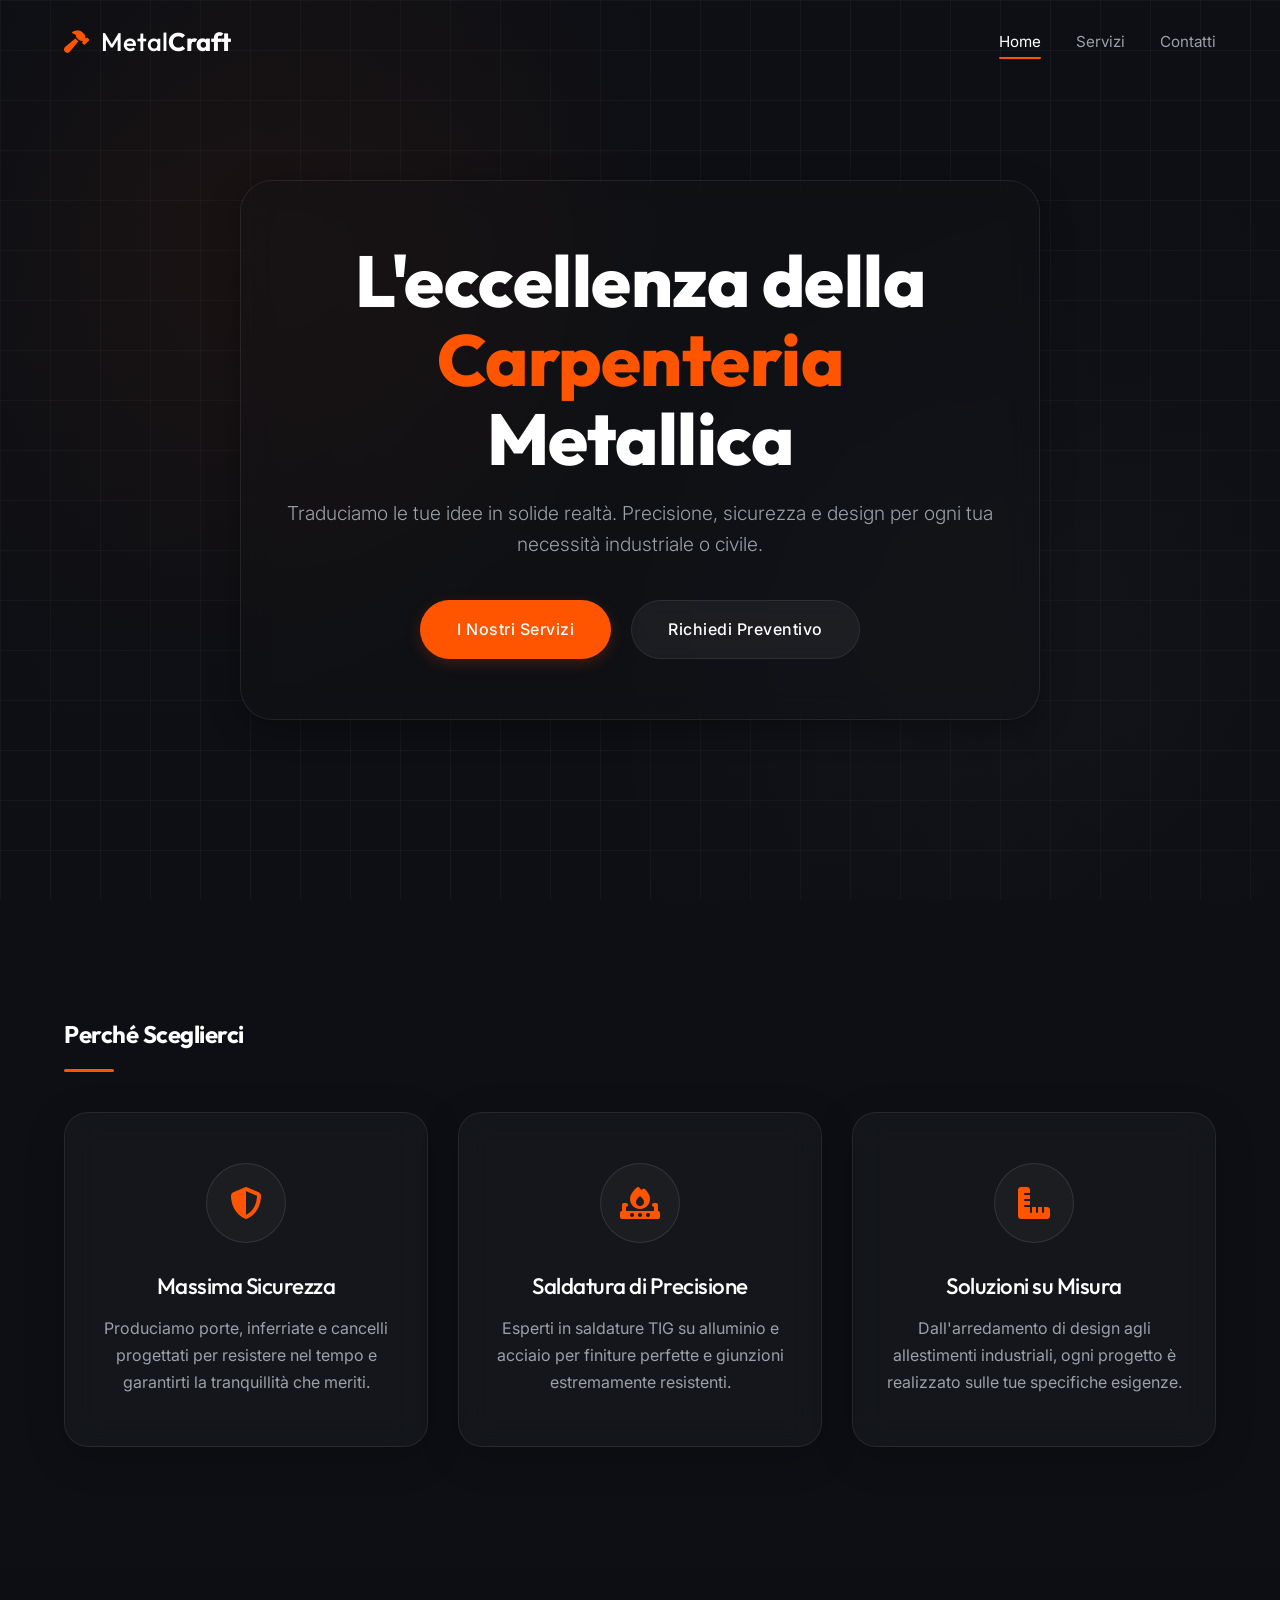
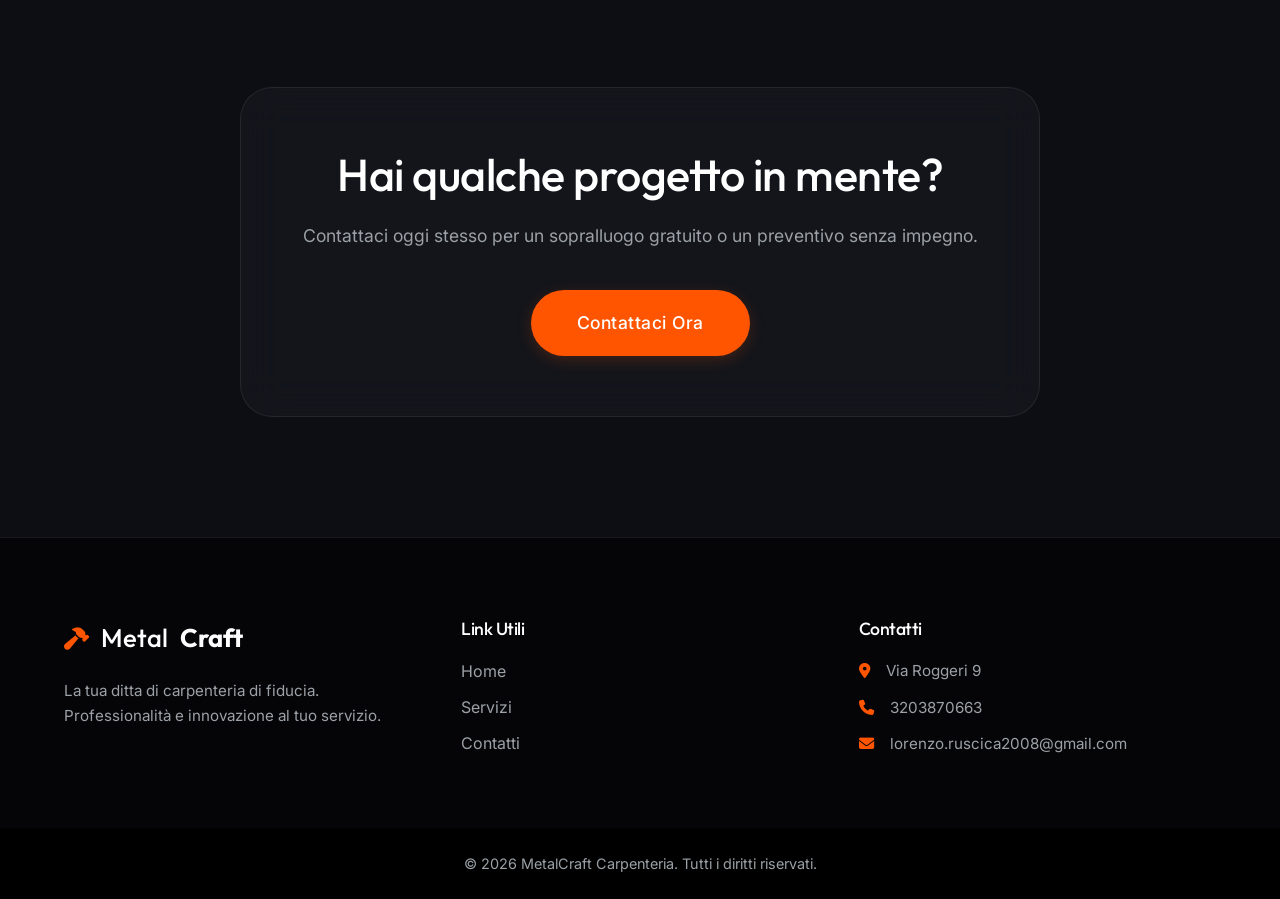
==== index.html @ d33a4566 "Add files via upload" ====
<!DOCTYPE html>
<html lang="it">
<head>
    <meta charset="UTF-8">
    <meta name="viewport" content="width=device-width, initial-scale=1.0">
    <title>Carpenteria Metallica | Qualità e Precisione</title>
    <meta name="description" content="Carpenteria metallica professionale. Realizzazione arredamenti, inferriate, scale e saldature TIG suacciaio e alluminio.">
    <link href="https://fonts.googleapis.com/css2?family=Inter:wght@300;400;500;600&family=Outfit:wght@400;700;800&display=swap" rel="stylesheet">
    <link rel="stylesheet" href="css/style.css">
    <!-- FontAwesome for Icons -->
    <link rel="stylesheet" href="https://cdnjs.cloudflare.com/ajax/libs/font-awesome/6.4.0/css/all.min.css">
</head>
<body>
    <nav class="navbar">
        <div class="nav-container">
            <a href="index.html" class="logo">
                <i class="fa-solid fa-hammer"></i> 
                <span>Metal<strong>Craft</strong></span>
            </a>
            <div class="menu-toggle" id="mobile-menu">
                <span class="bar"></span>
                <span class="bar"></span>
                <span class="bar"></span>
            </div>
            <ul class="nav-menu">
                <li><a href="index.html" class="nav-link active">Home</a></li>
                <li><a href="servizi.html" class="nav-link">Servizi</a></li>
                <li><a href="contatti.html" class="nav-link">Contatti</a></li>
            </ul>
        </div>
    </nav>

    <header class="hero">
        <div class="hero-overlay"></div>
        <div class="hero-content fade-in-up">
            <h1>L'eccellenza della <span class="highlight">Carpenteria</span> Metallica</h1>
            <p>Traduciamo le tue idee in solide realtà. Precisione, sicurezza e design per ogni tua necessità industriale o civile.</p>
            <div class="hero-buttons">
                <a href="servizi.html" class="btn btn-primary">I Nostri Servizi</a>
                <a href="contatti.html" class="btn btn-secondary">Richiedi Preventivo</a>
            </div>
        </div>
    </header>

    <section class="features">
        <div class="container section-padding">
            <div class="section-title fade-in-up">
                <h2>Perché Sceglierci</h2>
                <div class="underline"></div>
            </div>
            <div class="grid-3">
                <div class="feature-card slide-up" style="--delay: 0.1s">
                    <div class="icon-wrapper"><i class="fa-solid fa-shield-halved"></i></div>
                    <h3>Massima Sicurezza</h3>
                    <p>Produciamo porte, inferriate e cancelli progettati per resistere nel tempo e garantirti la tranquillità che meriti.</p>
                </div>
                <div class="feature-card slide-up" style="--delay: 0.2s">
                    <div class="icon-wrapper"><i class="fa-solid fa-fire-burner"></i></div>
                    <h3>Saldatura di Precisione</h3>
                    <p>Esperti in saldature TIG su alluminio e acciaio per finiture perfette e giunzioni estremamente resistenti.</p>
                </div>
                <div class="feature-card slide-up" style="--delay: 0.3s">
                    <div class="icon-wrapper"><i class="fa-solid fa-ruler-combined"></i></div>
                    <h3>Soluzioni su Misura</h3>
                    <p>Dall'arredamento di design agli allestimenti industriali, ogni progetto è realizzato sulle tue specifiche esigenze.</p>
                </div>
            </div>
        </div>
    </section>

    <section class="cta-section">
        <div class="container cta-content fade-in-up">
            <h2>Hai qualche progetto in mente?</h2>
            <p>Contattaci oggi stesso per un sopralluogo gratuito o un preventivo senza impegno.</p>
            <a href="contatti.html" class="btn btn-primary btn-large">Contattaci Ora</a>
        </div>
    </section>

    <footer>
        <div class="container footer-content">
            <div class="footer-col">
                <a href="index.html" class="logo"><i class="fa-solid fa-hammer"></i> Metal<strong>Craft</strong></a>
                <p>La tua ditta di carpenteria di fiducia. Professionalità e innovazione al tuo servizio.</p>
            </div>
            <div class="footer-col">
                <h4>Link Utili</h4>
                <ul>
                    <li><a href="index.html">Home</a></li>
                    <li><a href="servizi.html">Servizi</a></li>
                    <li><a href="contatti.html">Contatti</a></li>
                </ul>
            </div>
            <div class="footer-col">
                <h4>Contatti</h4>
                <p><i class="fa-solid fa-location-dot"></i> Via Roggeri 9</p>
                <p><i class="fa-solid fa-phone"></i> 3203870663</p>
                <p><i class="fa-solid fa-envelope"></i> lorenzo.ruscica2008@gmail.com</p>
            </div>
        </div>
        <div class="footer-bottom">
            <p>&copy; 2026 MetalCraft Carpenteria. Tutti i diritti riservati.</p>
        </div>
    </footer>

    <script src="js/main.js"></script>
</body>
</html>
---- css/style.css ----
:root {
    --primary: #ff5500;
    --primary-light: #ff7733;
    --background: #0d0f14;
    --surface: rgba(255, 255, 255, 0.03);
    --surface-hover: rgba(255, 255, 255, 0.06);
    --border: rgba(255, 255, 255, 0.08);
    --border-highlight: rgba(255, 85, 0, 0.3);
    --text: #ffffff;
    --text-muted: #9ba1a6;
    --nav-height: 85px;
    
    --radius-sm: 12px;
    --radius-md: 24px;
    --radius-lg: 32px;
    --radius-pill: 100px;
    
    --shadow-glass: 0 8px 32px rgba(0, 0, 0, 0.3);
    --shadow-soft: 0 10px 40px rgba(0, 0, 0, 0.2);
    --shadow-hover: 0 20px 50px rgba(0, 0, 0, 0.4);
    
    --transition-fast: 0.3s cubic-bezier(0.25, 0.8, 0.25, 1);
    --transition-slow: 0.6s cubic-bezier(0.25, 1, 0.5, 1);
}

* {
    margin: 0;
    padding: 0;
    box-sizing: border-box;
    -webkit-font-smoothing: antialiased;
}

html, body {
    font-family: 'Inter', sans-serif;
    background-color: var(--background);
    color: var(--text);
    line-height: 1.6;
    overflow-x: hidden;
}

body {
    background-image: radial-gradient(circle at top right, rgba(255, 85, 0, 0.05), transparent 40%),
                      radial-gradient(circle at bottom left, rgba(255, 255, 255, 0.02), transparent 40%);
    background-attachment: fixed;
}

/* Custom Scrollbar */
::-webkit-scrollbar {
    width: 8px;
}
::-webkit-scrollbar-track {
    background: var(--background);
}
::-webkit-scrollbar-thumb {
    background: rgba(255, 255, 255, 0.2);
    border-radius: var(--radius-pill);
}
::-webkit-scrollbar-thumb:hover {
    background: rgba(255, 255, 255, 0.4);
}

h1, h2, h3, h4, h5, h6 {
    font-family: 'Outfit', sans-serif;
    font-weight: 700;
    line-height: 1.2;
    letter-spacing: -0.5px;
}

a {
    text-decoration: none;
    color: inherit;
}

ul {
    list-style: none;
}

img {
    max-width: 100%;
    height: auto;
    display: block;
}

/* Layout Classes */
.container {
    width: 90%;
    max-width: 1200px;
    margin: 0 auto;
}

.section-padding {
    padding: 120px 0;
}

.text-center { text-align: center; }
.highlight { color: var(--primary); }
.bg-darker { background-color: #080a0d !important; }
.d-flex { display: flex; }
.wrap { flex-wrap: wrap; }
.justify-between { justify-content: space-between; }
.align-start { align-items: flex-start; }
.col-4 { width: 35%; }
.col-7 { width: 60%; }

.underline {
    height: 3px;
    width: 50px;
    background: var(--primary);
    margin: 20px 0 40px;
    border-radius: var(--radius-pill);
    position: relative;
}

/* Glassmorphism Buttons */
.btn {
    display: inline-block;
    padding: 16px 36px;
    border-radius: var(--radius-pill);
    font-weight: 500;
    font-size: 1rem;
    letter-spacing: 0.5px;
    transition: var(--transition-fast);
    cursor: pointer;
    backdrop-filter: blur(10px);
    border: 1px solid transparent;
}

.btn-primary {
    background: var(--primary);
    color: #fff;
    box-shadow: 0 4px 15px rgba(255, 85, 0, 0.2);
}

.btn-primary:hover {
    background: var(--primary-light);
    transform: translateY(-3px);
    box-shadow: 0 8px 25px rgba(255, 85, 0, 0.3);
}

.btn-secondary {
    background: rgba(255, 255, 255, 0.05);
    color: var(--text);
    border: 1px solid var(--border);
}

.btn-secondary:hover {
    background: rgba(255, 255, 255, 0.1);
    border-color: rgba(255, 255, 255, 0.2);
    transform: translateY(-3px);
}

.btn-large {
    padding: 18px 45px;
    font-size: 1.1rem;
}

.btn-submit {
    width: 100%;
    background: var(--primary);
    color: #fff;
    border: none;
    margin-top: 15px;
}

/* Navbar (Glassmorphism) */
.navbar {
    position: fixed;
    top: 0;
    left: 0;
    width: 100%;
    height: var(--nav-height);
    z-index: 1000;
    transition: var(--transition-slow);
    background: rgba(13, 15, 20, 0);
    border-bottom: 1px solid transparent;
}

.navbar.scrolled, .navbar.solid-bg {
    background: rgba(13, 15, 20, 0.75);
    backdrop-filter: blur(20px);
    -webkit-backdrop-filter: blur(20px);
    border-bottom: 1px solid var(--border);
    box-shadow: var(--shadow-glass);
}

.nav-container {
    display: flex;
    justify-content: space-between;
    align-items: center;
    height: 100%;
    width: 90%;
    max-width: 1200px;
    margin: 0 auto;
}

.logo {
    font-size: 1.6rem;
    font-family: 'Outfit', sans-serif;
    color: var(--text);
    display: flex;
    align-items: center;
    gap: 12px;
    font-weight: 500;
}

.logo i {
    color: var(--primary);
    font-size: 1.4rem;
}

.nav-menu {
    display: flex;
    gap: 35px;
}

.nav-link {
    font-size: 0.95rem;
    font-weight: 400;
    color: var(--text-muted);
    transition: var(--transition-fast);
    padding: 8px 0;
    position: relative;
}

.nav-link:hover, .nav-link.active {
    color: var(--text);
}

.nav-link::after {
    content: '';
    position: absolute;
    bottom: 0;
    left: 0;
    width: 0;
    height: 2px;
    background: var(--primary);
    transition: width 0.3s ease;
    border-radius: 2px;
}

.nav-link:hover::after, .nav-link.active::after {
    width: 100%;
}

.menu-toggle {
    display: none;
    flex-direction: column;
    cursor: pointer;
    gap: 5px;
    z-index: 1001;
}

.menu-toggle .bar {
    width: 25px;
    height: 2px;
    background: var(--text);
    transition: var(--transition-fast);
    border-radius: 2px;
}

/* Hero Section */
.hero {
    height: 100vh;
    background-color: #0d0f14;
    background-image: 
        linear-gradient(rgba(255, 255, 255, 0.03) 1px, transparent 1px),
        linear-gradient(90deg, rgba(255, 255, 255, 0.03) 1px, transparent 1px),
        radial-gradient(circle at 50% 50%, rgba(13, 15, 20, 0) 0%, #0d0f14 100%),
        radial-gradient(circle at 10% 20%, rgba(255, 85, 0, 0.15) 0%, transparent 40%),
        radial-gradient(circle at 90% 80%, rgba(255, 255, 255, 0.05) 0%, transparent 40%);
    background-size: 50px 50px, 50px 50px, 100% 100%, 100% 100%, 100% 100%;
    position: relative;
    display: flex;
    align-items: center;
    justify-content: center;
    text-align: center;
    animation: gridMove 20s linear infinite;
}

@keyframes gridMove {
    0% { background-position: 0 0, 0 0, 0 0, 0 0, 0 0; }
    100% { background-position: 50px 50px, 50px 50px, 0 0, 0 0, 0 0; }
}

.hero-overlay {
    position: absolute;
    top: 0;
    left: 0;
    width: 100%;
    height: 100%;
    background: transparent;
}

.hero-content {
    position: relative;
    z-index: 2;
    max-width: 800px;
    padding: 0 20px;
    background: rgba(20, 20, 25, 0.3);
    backdrop-filter: blur(15px);
    -webkit-backdrop-filter: blur(15px);
    border: 1px solid var(--border);
    border-radius: var(--radius-lg);
    padding: 60px 40px;
    box-shadow: var(--shadow-glass);
}

.hero h1 {
    font-size: 4.5rem;
    margin-bottom: 20px;
    line-height: 1.1;
    color: #fff;
    font-weight: 800;
}

.hero p {
    font-size: 1.2rem;
    margin-bottom: 40px;
    color: var(--text-muted);
    font-weight: 300;
}

.hero-buttons {
    display: flex;
    justify-content: center;
    gap: 20px;
}

/* Page Headers */
.page-header {
    height: 45vh;
    min-height: 350px;
    position: relative;
    display: flex;
    align-items: center;
    justify-content: center;
    text-align: center;
    padding-top: var(--nav-height);
}

.bg-services {
    background-color: #0d0f14;
    background-image: 
        radial-gradient(circle at 80% 20%, rgba(255, 85, 0, 0.1) 0%, transparent 60%),
        repeating-linear-gradient(45deg, rgba(255,255,255,0.01) 0px, rgba(255,255,255,0.01) 2px, transparent 2px, transparent 15px);
}

.bg-contact {
    background-color: #0d0f14;
    background-image: 
        radial-gradient(circle at 20% 80%, rgba(255, 85, 0, 0.1) 0%, transparent 60%),
        repeating-linear-gradient(-45deg, rgba(255,255,255,0.01) 0px, rgba(255,255,255,0.01) 2px, transparent 2px, transparent 15px);
}

.page-overlay {
    position: absolute;
    top: 0; left: 0; width: 100%; height: 100%;
    background: linear-gradient(180deg, transparent 0%, rgba(13, 15, 20, 0.8) 100%);
}

.page-content {
    position: relative;
    z-index: 2;
    background: rgba(255, 255, 255, 0.05);
    padding: 30px 60px;
    border-radius: var(--radius-md);
    border: 1px solid var(--border);
    backdrop-filter: blur(12px);
}

.page-content h1 {
    font-size: 3.5rem;
    color: #fff;
    margin-bottom: 5px;
}

/* Features Glass Grid */
.grid-3 {
    display: grid;
    grid-template-columns: repeat(3, 1fr);
    gap: 30px;
}

.feature-card {
    background: var(--surface);
    backdrop-filter: blur(16px);
    -webkit-backdrop-filter: blur(16px);
    padding: 50px 30px;
    border-radius: var(--radius-md);
    text-align: center;
    transition: var(--transition-slow);
    border: 1px solid var(--border);
    box-shadow: var(--shadow-soft);
}

.feature-card:hover {
    transform: translateY(-8px);
    background: var(--surface-hover);
    border-color: rgba(255, 255, 255, 0.15);
    box-shadow: var(--shadow-hover);
}

.icon-wrapper {
    width: 80px;
    height: 80px;
    background: rgba(255, 255, 255, 0.03);
    border: 1px solid rgba(255, 255, 255, 0.1);
    color: var(--primary);
    border-radius: var(--radius-pill);
    display: flex;
    align-items: center;
    justify-content: center;
    font-size: 2rem;
    margin: 0 auto 30px;
    transition: var(--transition-fast);
}

.feature-card:hover .icon-wrapper {
    background: var(--primary);
    color: #fff;
    border-color: var(--primary);
    transform: scale(1.05);
}

.feature-card h3 {
    font-size: 1.4rem;
    margin-bottom: 15px;
    font-weight: 500;
}

.feature-card p {
    color: var(--text-muted);
    font-size: 1rem;
    line-height: 1.7;
}

/* CTA Section */
.cta-section {
    position: relative;
    background: url('../immagini/Saldature_a_TIG_su_acciaio.webp') center/cover fixed;
    padding: 120px 0;
    text-align: center;
}

.cta-section::before {
    content: '';
    position: absolute;
    top: 0; left: 0; width: 100%; height: 100%;
    background: rgba(13, 15, 20, 0.85);
    backdrop-filter: blur(10px);
}

.cta-content {
    position: relative;
    z-index: 2;
    background: rgba(255, 255, 255, 0.03);
    border: 1px solid var(--border);
    padding: 60px;
    border-radius: var(--radius-lg);
    backdrop-filter: blur(20px);
    max-width: 800px;
    margin: 0 auto;
}

.cta-content h2 {
    font-size: 2.8rem;
    margin-bottom: 20px;
    font-weight: 500;
}

.cta-content p {
    font-size: 1.1rem;
    margin-bottom: 40px;
    color: var(--text-muted);
}

/* Services Page specific */
.services-archive {
    padding: 80px 0;
}

.service-category {
    margin-bottom: 100px;
}

.service-header {
    text-align: center;
    margin-bottom: 50px;
}

.service-header h2 {
    font-size: 2.5rem;
    color: #fff;
    font-weight: 500;
}

.service-header p {
    font-size: 1.1rem;
    color: var(--text-muted);
    max-width: 700px;
    margin: 15px auto 0;
}

.gallery-grid {
    display: grid;
    grid-template-columns: repeat(auto-fill, minmax(280px, 1fr));
    gap: 24px;
}

.gallery-item {
    border-radius: var(--radius-sm);
    overflow: hidden;
    cursor: pointer;
    position: relative;
    background: rgba(255,255,255,0.02);
    border: 1px solid var(--border);
    transition: var(--transition-fast);
}

.gallery-item:hover {
    border-color: rgba(255, 255, 255, 0.15);
    transform: translateY(-5px);
    box-shadow: var(--shadow-soft);
}

.image-wrapper {
    position: relative;
    width: 100%;
    padding-top: 75%;
    overflow: hidden;
}

.gallery-img {
    position: absolute;
    top: 0; left: 0; width: 100%; height: 100%;
    object-fit: cover;
    transition: transform 0.6s cubic-bezier(0.25, 0.8, 0.25, 1);
}

.gallery-item:hover .gallery-img {
    transform: scale(1.08);
}

.image-overlay {
    position: absolute;
    top: 0; left: 0; width: 100%; height: 100%;
    background: rgba(13, 15, 20, 0.6);
    backdrop-filter: blur(4px);
    display: flex;
    align-items: center;
    justify-content: center;
    opacity: 0;
    transition: var(--transition-fast);
}

.image-overlay i {
    color: #fff;
    font-size: 2rem;
    transform: translateY(15px);
    transition: transform 0.4s ease;
}

.gallery-item:hover .image-overlay {
    opacity: 1;
}

.gallery-item:hover .image-overlay i {
    transform: translateY(0);
}

/* Lightbox Modal (Glass) */
.modal {
    position: fixed;
    top: 0; left: 0; width: 100%; height: 100%;
    background: rgba(0, 0, 0, 0.8);
    backdrop-filter: blur(15px);
    -webkit-backdrop-filter: blur(15px);
    z-index: 2000;
    display: none;
    align-items: center;
    justify-content: center;
    flex-direction: column;
    opacity: 0;
    transition: opacity 0.3s ease;
}

.modal.visible {
    display: flex;
    opacity: 1;
}

.modal-content {
    max-width: 85%;
    max-height: 80vh;
    border-radius: var(--radius-sm);
    box-shadow: var(--shadow-hover);
    border: 1px solid var(--border);
    transform: translateY(20px);
    transition: transform 0.4s cubic-bezier(0.25, 0.8, 0.25, 1);
}

.modal.visible .modal-content {
    transform: translateY(0);
}

#caption {
    margin-top: 20px;
    color: #fff;
    font-size: 1.1rem;
    font-weight: 300;
    letter-spacing: 0.5px;
}

.close-modal {
    position: absolute;
    top: 30px;
    right: 40px;
    color: #fff;
    font-size: 40px;
    cursor: pointer;
    transition: var(--transition-fast);
    z-index: 2001;
    font-weight: 300;
}

.close-modal:hover {
    color: var(--primary);
    transform: scale(1.1);
}

/* Contact Page Form (Glassmorphism) */
.contact-info, .contact-form {
    background: var(--surface);
    backdrop-filter: blur(16px);
    -webkit-backdrop-filter: blur(16px);
    padding: 60px;
    border-radius: var(--radius-md);
    box-shadow: var(--shadow-soft);
    border: 1px solid var(--border);
}

.info-item {
    display: flex;
    gap: 20px;
    margin-bottom: 30px;
    align-items: flex-start;
}

.info-item:last-child { margin-bottom: 0; }

.info-icon {
    width: 50px;
    height: 50px;
    background: rgba(255, 255, 255, 0.05);
    border: 1px solid rgba(255, 255, 255, 0.1);
    color: var(--primary);
    border-radius: var(--radius-sm);
    display: flex;
    align-items: center;
    justify-content: center;
    font-size: 1.2rem;
    flex-shrink: 0;
}

.info-item h4 {
    margin-bottom: 5px;
    font-size: 1.1rem;
    font-weight: 500;
}

.info-item p {
    color: var(--text-muted);
    font-size: 0.95rem;
}

.form-group {
    margin-bottom: 20px;
}

.form-group label {
    display: block;
    margin-bottom: 8px;
    font-weight: 400;
    color: var(--text-muted);
    font-size: 0.95rem;
}

.form-group input, .form-group textarea, .form-group select {
    width: 100%;
    padding: 16px 20px;
    background: rgba(0, 0, 0, 0.2);
    border: 1px solid var(--border);
    border-radius: var(--radius-sm);
    color: var(--text);
    font-family: inherit;
    font-size: 1rem;
    transition: var(--transition-fast);
}

.form-group input:focus, .form-group textarea:focus, .form-group select:focus {
    outline: none;
    border-color: rgba(255, 255, 255, 0.3);
    background: rgba(0, 0, 0, 0.4);
    box-shadow: 0 0 0 4px rgba(255, 255, 255, 0.05);
}

.form-success {
    margin-top: 20px;
    padding: 16px;
    background: rgba(76, 175, 80, 0.1);
    color: #4CAF50;
    border: 1px solid rgba(76, 175, 80, 0.2);
    border-radius: var(--radius-sm);
    font-size: 0.95rem;
}

.hidden { display: none; }

/* Map Placeholder */
.map-section {
    padding-bottom: 120px;
}
.map-placeholder {
    width: 100%;
    height: 400px;
    background: var(--surface);
    backdrop-filter: blur(10px);
    border-radius: var(--radius-md);
    border: 1px solid var(--border);
    display: flex;
    flex-direction: column;
    align-items: center;
    justify-content: center;
    color: var(--text-muted);
}
.map-placeholder i {
    font-size: 3rem;
    margin-bottom: 15px;
    color: var(--text-muted);
    opacity: 0.5;
}

/* Footer */
footer {
    background: rgba(5, 5, 8, 0.95);
    padding: 80px 0 0;
    border-top: 1px solid var(--border);
}

.footer-content {
    display: flex;
    justify-content: space-between;
    flex-wrap: wrap;
    gap: 40px;
    margin-bottom: 60px;
}

.footer-col {
    flex: 1;
    min-width: 250px;
}

.footer-col .logo {
    margin-bottom: 20px;
}

.footer-col h4 {
    font-size: 1.1rem;
    margin-bottom: 20px;
    color: #fff;
    font-weight: 500;
}

.footer-col ul li {
    margin-bottom: 10px;
}

.footer-col ul li a {
    color: var(--text-muted);
    transition: var(--transition-fast);
}

.footer-col ul li a:hover {
    color: #fff;
}

.footer-col p {
    color: var(--text-muted);
    margin-bottom: 12px;
    font-size: 0.95rem;
}

.footer-col p i {
    color: var(--primary);
    margin-right: 12px;
}

.footer-bottom {
    background: #000;
    padding: 24px 0;
    text-align: center;
    color: var(--text-muted);
    font-size: 0.9rem;
}

/* Smooth Scroll Animations Start States */
.fade-in-up {
    opacity: 0;
    transform: translateY(30px);
    transition: opacity 0.8s ease-out, transform 0.8s ease-out;
}
.fade-in-up.in-view {
    opacity: 1;
    transform: translateY(0);
}

.slide-up {
    opacity: 0;
    transform: translateY(40px);
    transition: all 0.8s cubic-bezier(0.25, 0.8, 0.25, 1);
    transition-delay: var(--delay, 0s);
}
.slide-up.in-view {
    opacity: 1;
    transform: translateY(0);
}

.slide-right {
    opacity: 0;
    transform: translateX(-40px);
    transition: all 0.8s cubic-bezier(0.25, 0.8, 0.25, 1);
}
.slide-left {
    opacity: 0;
    transform: translateX(40px);
    transition: all 0.8s cubic-bezier(0.25, 0.8, 0.25, 1);
}

.slide-right.in-view, .slide-left.in-view {
    opacity: 1;
    transform: translateX(0);
}

.fade-in {
    opacity: 0;
    transition: opacity 0.8s ease-out;
}
.fade-in.in-view {
    opacity: 1;
}

/* Responsive */
@media(max-width: 1024px) {
    .hero h1 { font-size: 3.5rem; }
    .hero-content, .cta-content { padding: 40px; }
    .col-4, .col-7 { width: 100%; }
    .contact-info { margin-bottom: 30px; }
    .grid-3 { grid-template-columns: repeat(2, 1fr); }
}

@media(max-width: 768px) {
    html {
        font-size: 14px; /* Global shrink effect for rem values */
    }

    .nav-menu {
        position: absolute;
        top: var(--nav-height);
        left: -100%;
        flex-direction: column;
        background: rgba(13, 15, 20, 0.95);
        backdrop-filter: blur(20px);
        width: 100%;
        text-align: center;
        padding: 30px 0;
        transition: 0.4s cubic-bezier(0.25, 0.8, 0.25, 1);
        gap: 20px;
        border-bottom: 1px solid var(--border);
    }

    .nav-menu.active { left: 0; }

    .menu-toggle { display: flex; }

    .menu-toggle.active .bar:nth-child(2) { opacity: 0; }
    .menu-toggle.active .bar:nth-child(1) { transform: translateY(7px) rotate(45deg); }
    .menu-toggle.active .bar:nth-child(3) { transform: translateY(-7px) rotate(-45deg); }

    /* Adjusted columns on mobile for better aesthetic */
    .grid-3 { grid-template-columns: 1fr; gap: 20px; }
    .gallery-grid { grid-template-columns: repeat(2, 1fr); gap: 12px; }
    
    .hero h1 { font-size: 2.5rem; }
    .hero p { font-size: 1.1rem; }
    
    .hero-content, .page-content, .cta-content { 
        margin: 0 15px; 
        padding: 30px 20px; 
        width: auto;
    }
    
    .hero-buttons { flex-direction: column; gap: 10px; }
    .btn { width: 100%; padding: 12px 20px; font-size: 1rem; }
    
    .contact-form, .contact-info { padding: 30px 20px; }
    .feature-card { padding: 40px 25px; }
    .icon-wrapper { width: 65px; height: 65px; font-size: 1.6rem; margin-bottom: 20px; }
    .section-padding { padding: 80px 0; }
}

/* Page Transition Effects */
body {
    opacity: 1;
    transition: opacity 0.5s ease;
}
body.page-transitioning {
    opacity: 0;
}
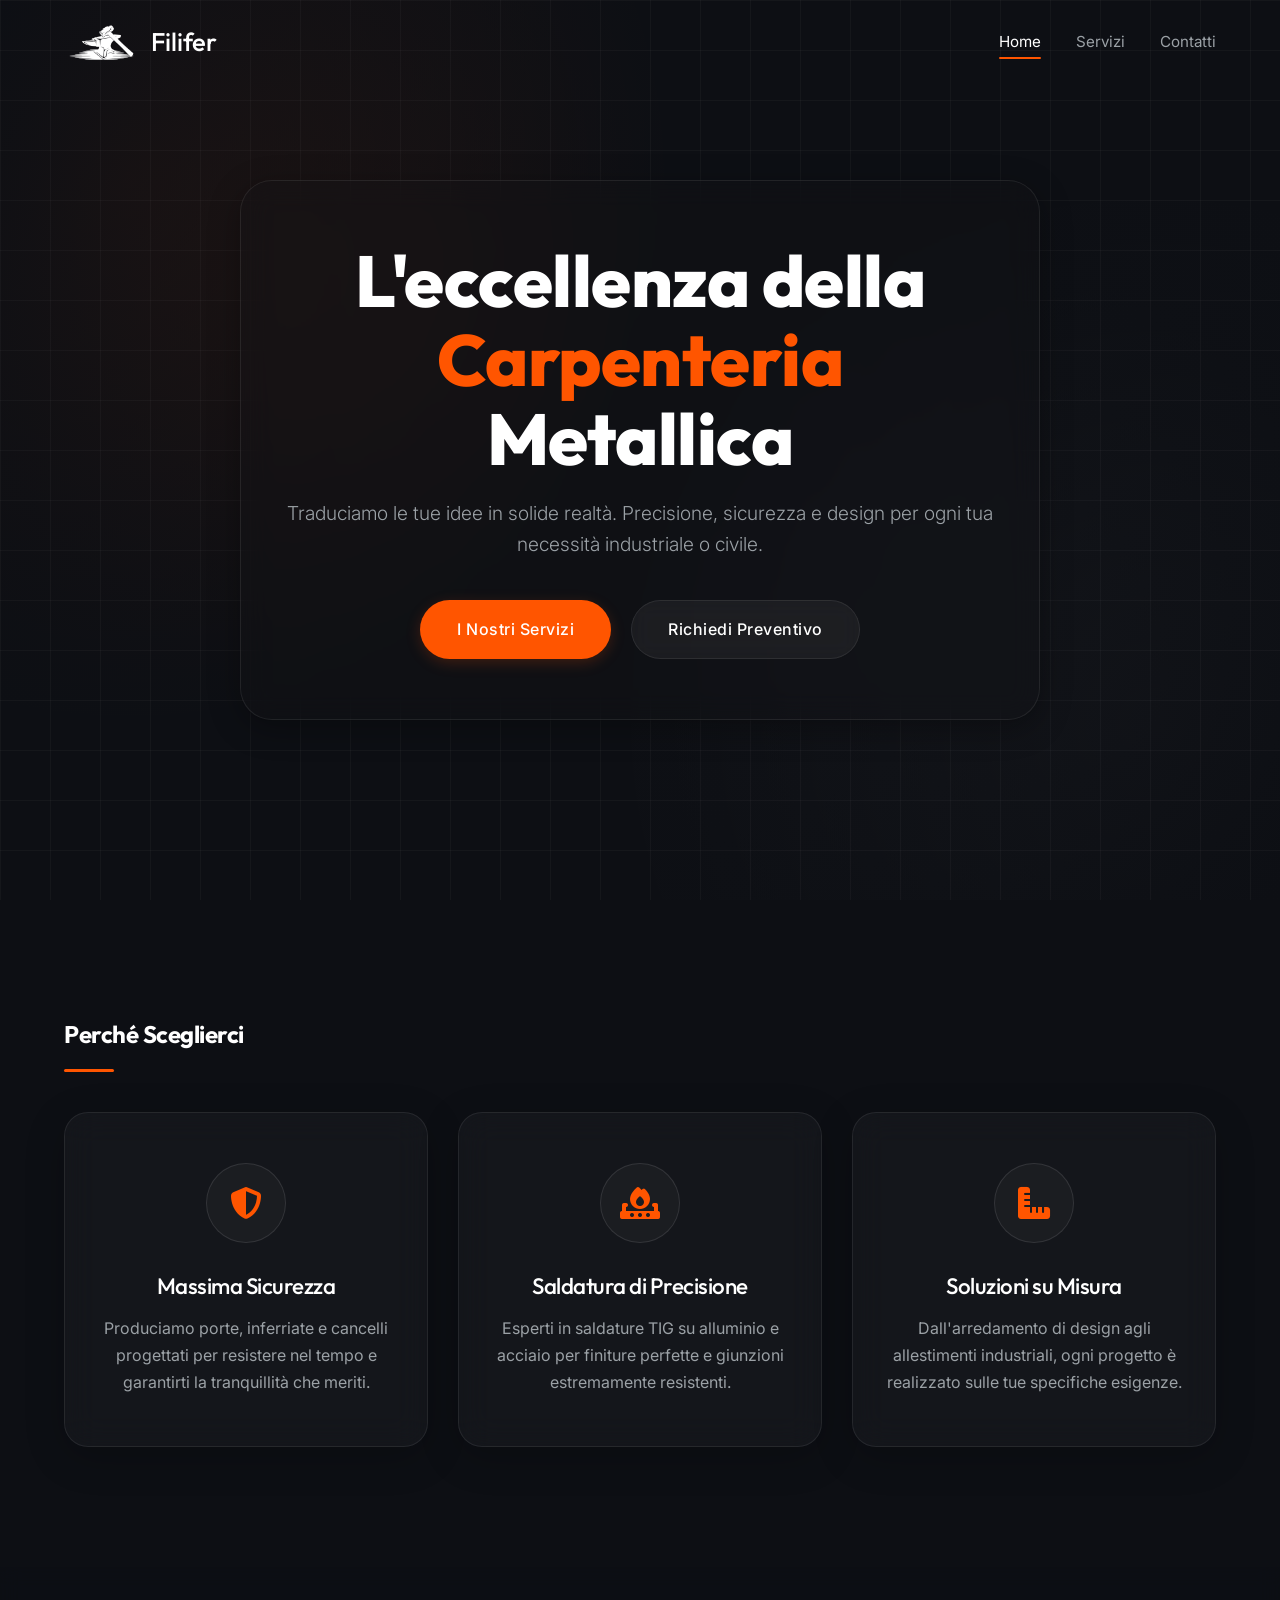
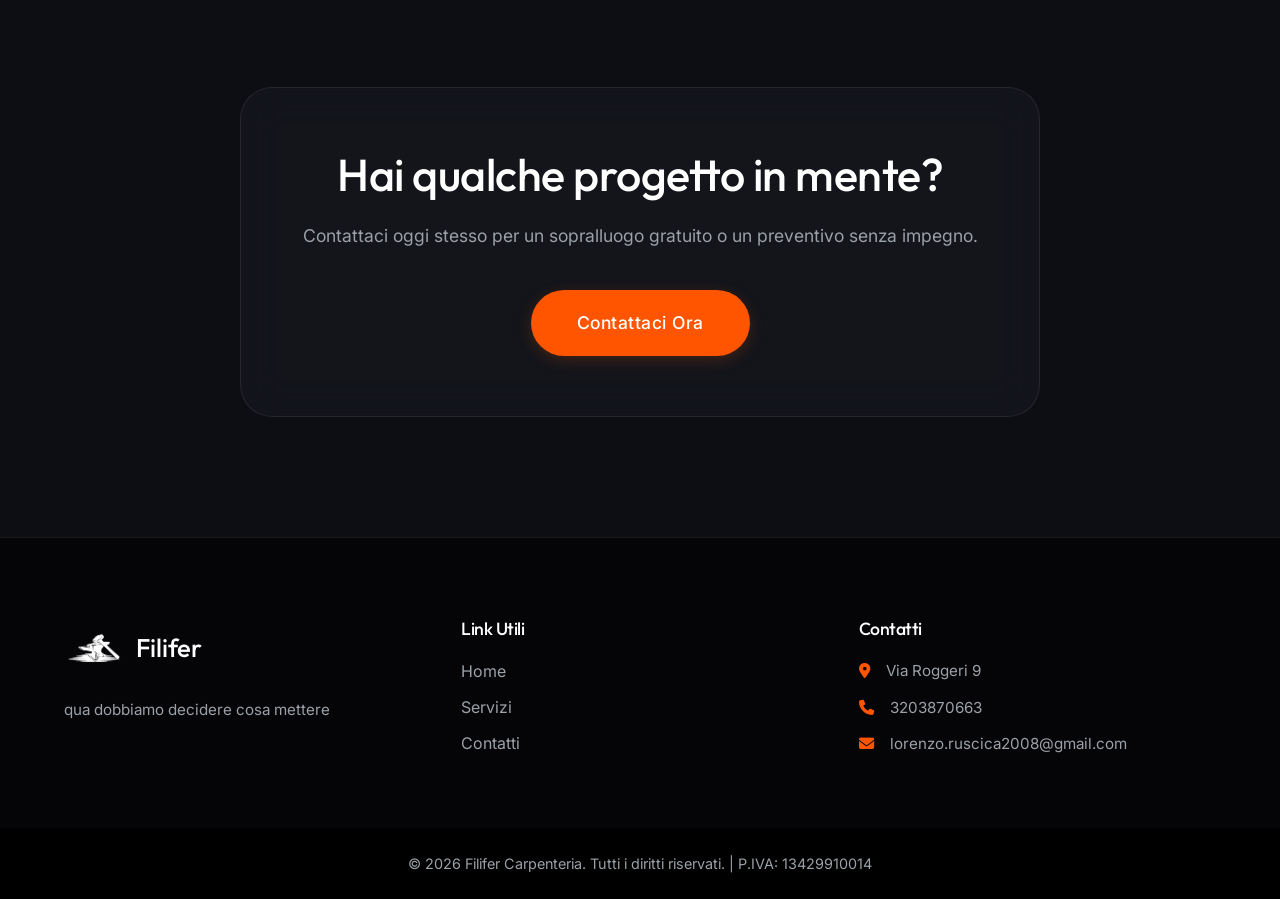
==== commit e3d039bf: "Add files via upload" ====
--- a/index.html
+++ b/index.html
@@ -14,8 +14,8 @@
     <nav class="navbar">
         <div class="nav-container">
             <a href="index.html" class="logo">
-                <i class="fa-solid fa-hammer"></i> 
-                <span>Metal<strong>Craft</strong></span>
+                <img src="immagini/logo_filifer.png" alt="Filifer" class="logo-img"> 
+                <span>Filifer</span>
             </a>
             <div class="menu-toggle" id="mobile-menu">
                 <span class="bar"></span>
@@ -79,8 +79,8 @@
     <footer>
         <div class="container footer-content">
             <div class="footer-col">
-                <a href="index.html" class="logo"><i class="fa-solid fa-hammer"></i> Metal<strong>Craft</strong></a>
-                <p>La tua ditta di carpenteria di fiducia. Professionalità e innovazione al tuo servizio.</p>
+                <a href="index.html" class="logo"><img src="immagini/logo_filifer.png" alt="Filifer Logo" class="logo-img"> Filifer</a>
+                <p>qua dobbiamo decidere cosa mettere</p>
             </div>
             <div class="footer-col">
                 <h4>Link Utili</h4>
@@ -98,7 +98,7 @@
             </div>
         </div>
         <div class="footer-bottom">
-            <p>&copy; 2026 MetalCraft Carpenteria. Tutti i diritti riservati.</p>
+            <p>&copy; 2026 Filifer Carpenteria. Tutti i diritti riservati. | P.IVA: 13429910014</p>
         </div>
     </footer>
 
--- a/css/style.css
+++ b/css/style.css
@@ -203,9 +203,15 @@
     font-weight: 500;
 }
 
-.logo i {
-    color: var(--primary);
-    font-size: 1.4rem;
+.logo-img {
+    height: 75px; 
+    width: auto;
+    filter: brightness(0) invert(1); /* Forces it to pure white */
+    transition: var(--transition-fast);
+}
+
+.footer-col .logo-img {
+    height: 60px;
 }
 
 .nav-menu {
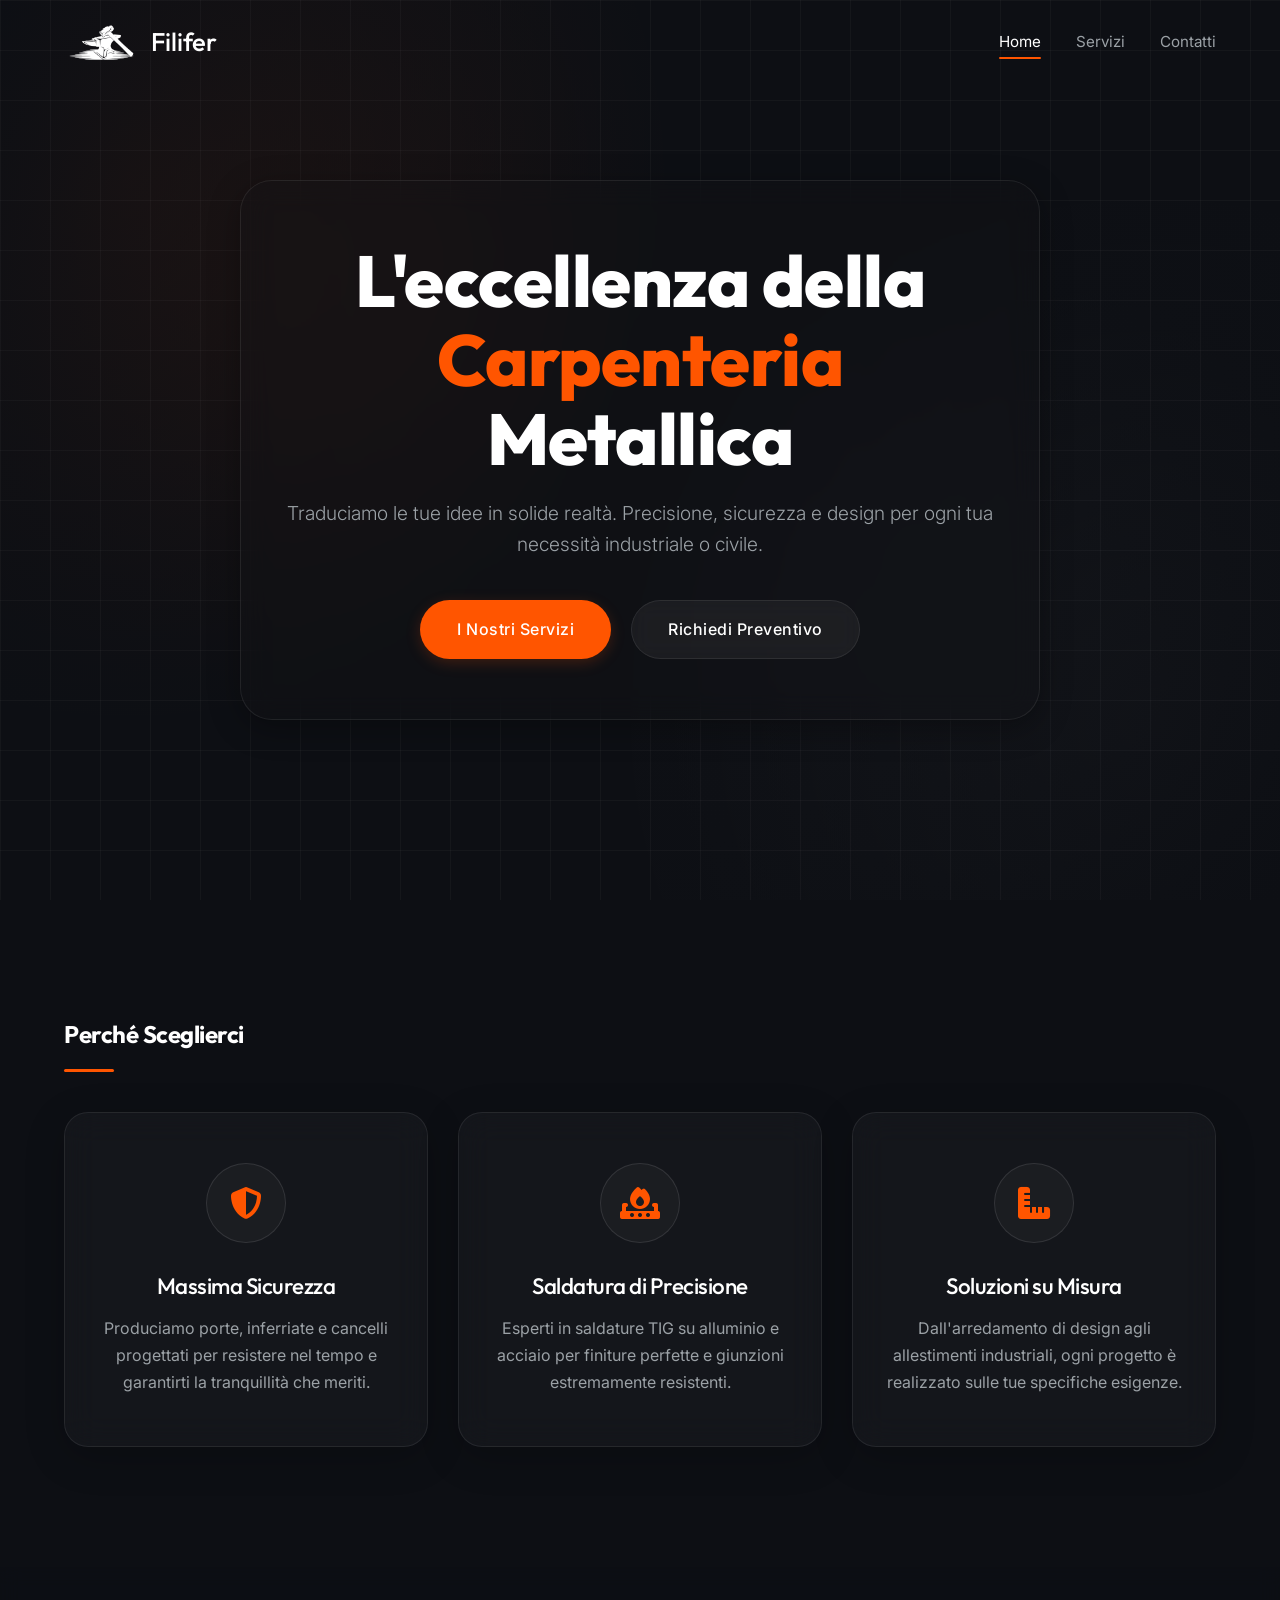
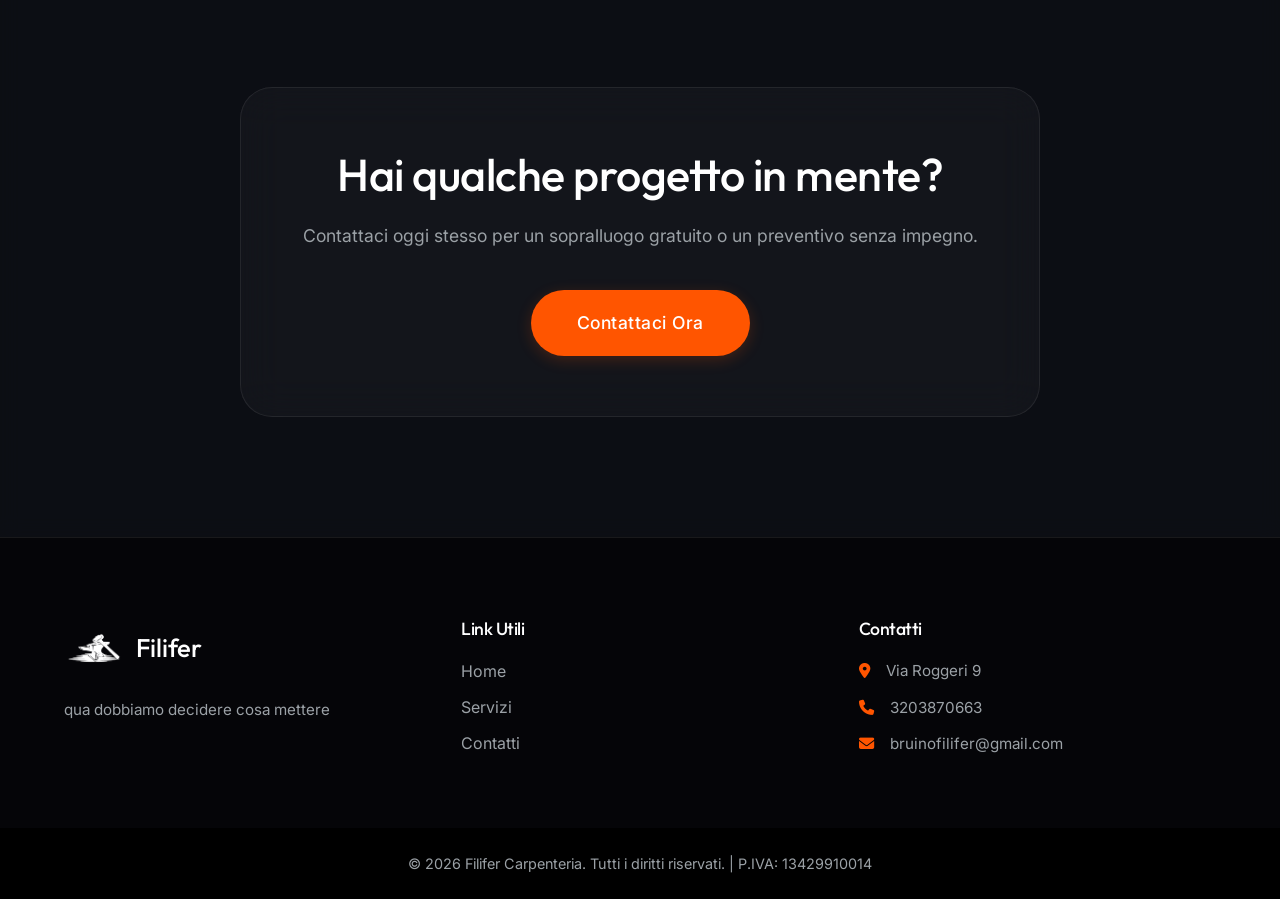
==== commit 60ca4f9b: "nuove aggiunte" ====
--- a/index.html
+++ b/index.html
@@ -14,7 +14,7 @@
     <nav class="navbar">
         <div class="nav-container">
             <a href="index.html" class="logo">
-                <img src="immagini/logo_filifer.png" alt="Filifer" class="logo-img"> 
+                <img src="immagini/logo_filifer.png" alt="Filifer" class="logo-img" style="height: 75px; width: auto; filter: brightness(0) invert(1);"> 
                 <span>Filifer</span>
             </a>
             <div class="menu-toggle" id="mobile-menu">
@@ -79,7 +79,7 @@
     <footer>
         <div class="container footer-content">
             <div class="footer-col">
-                <a href="index.html" class="logo"><img src="immagini/logo_filifer.png" alt="Filifer Logo" class="logo-img"> Filifer</a>
+                <a href="index.html" class="logo"><img src="immagini/logo_filifer.png" alt="Filifer Logo" class="logo-img" style="height: 60px; width: auto; filter: brightness(0) invert(1);"> Filifer</a>
                 <p>qua dobbiamo decidere cosa mettere</p>
             </div>
             <div class="footer-col">
@@ -94,7 +94,7 @@
                 <h4>Contatti</h4>
                 <p><i class="fa-solid fa-location-dot"></i> Via Roggeri 9</p>
                 <p><i class="fa-solid fa-phone"></i> 3203870663</p>
-                <p><i class="fa-solid fa-envelope"></i> lorenzo.ruscica2008@gmail.com</p>
+                <p><i class="fa-solid fa-envelope"></i> bruinofilifer@gmail.com</p>
             </div>
         </div>
         <div class="footer-bottom">
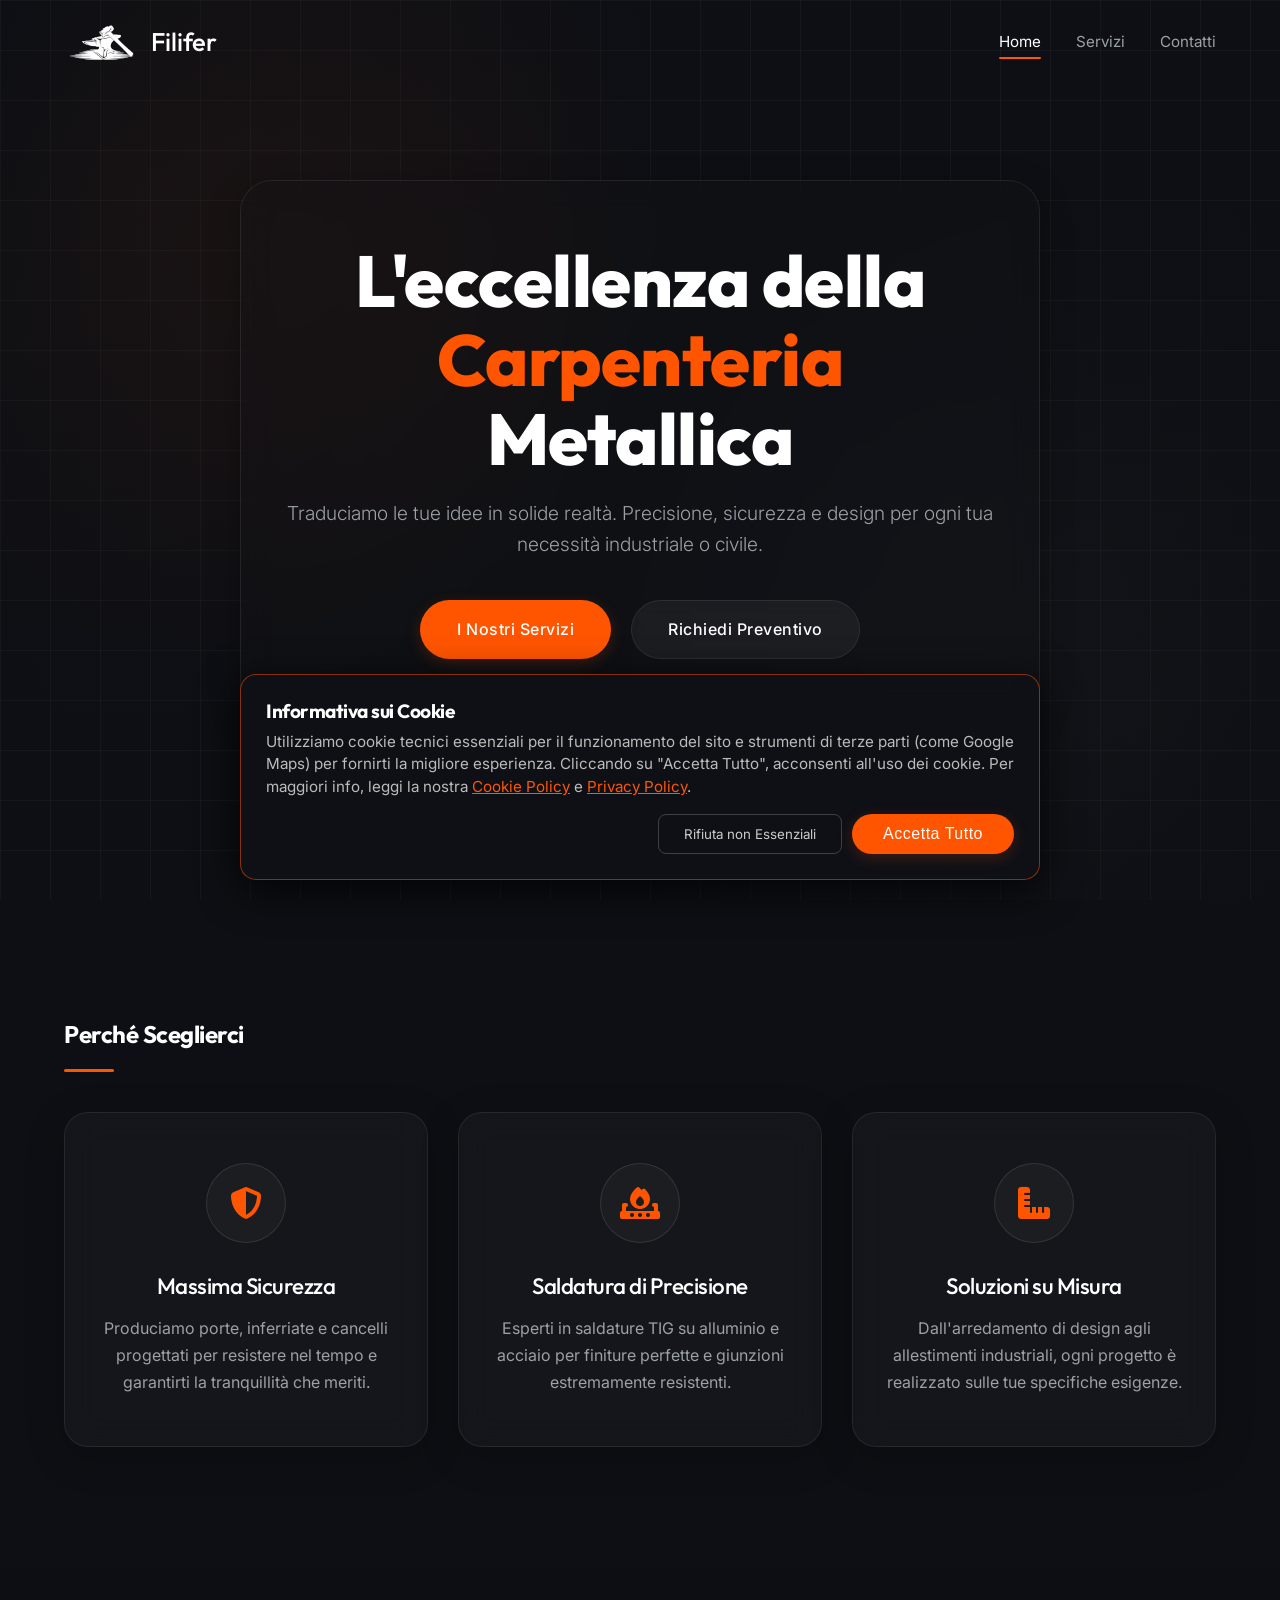
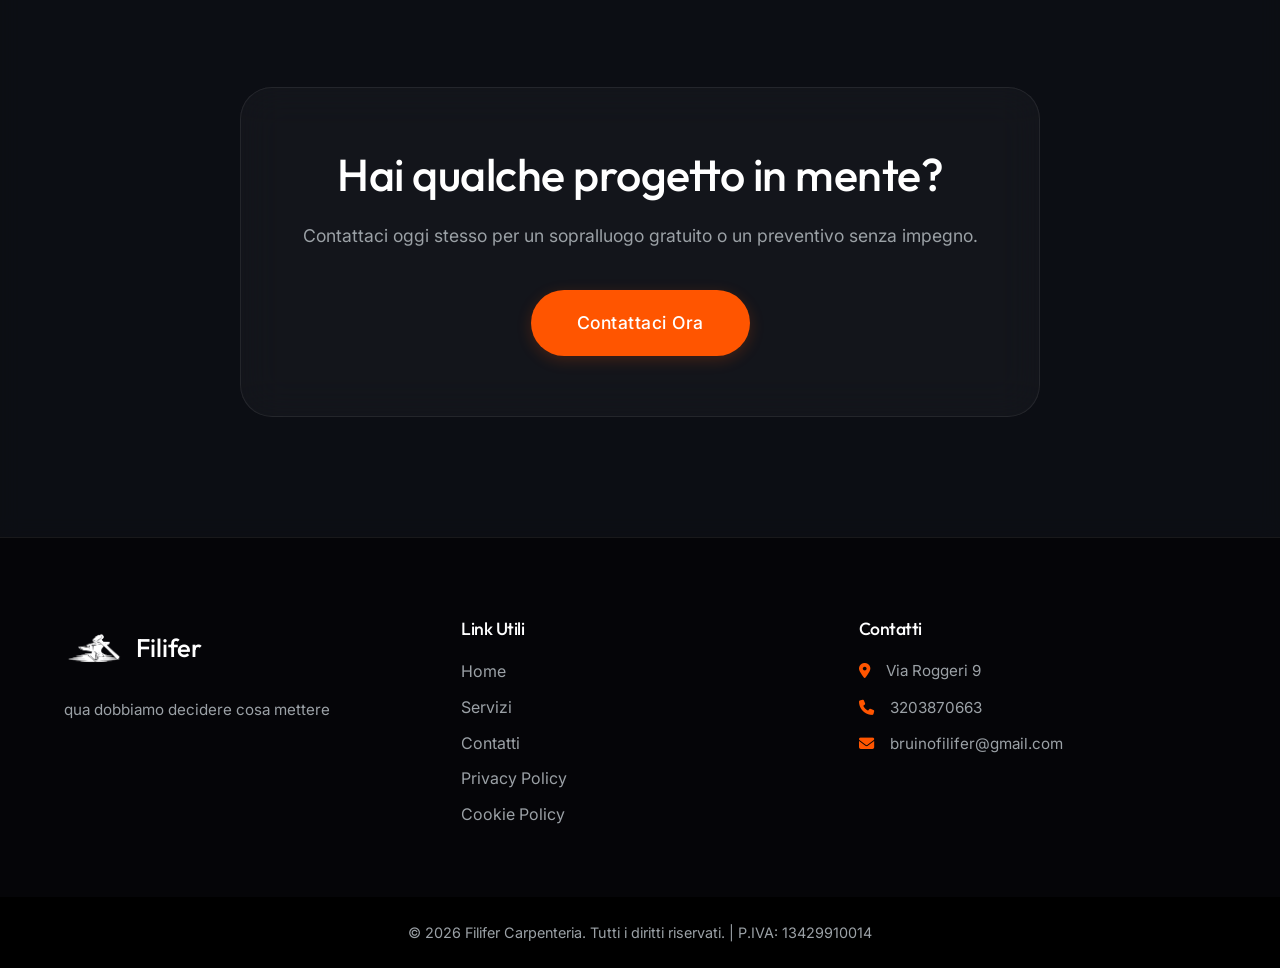
==== commit 69f8776d: "nuove aggiunte 5" ====
--- a/index.html
+++ b/index.html
@@ -88,6 +88,8 @@
                     <li><a href="index.html">Home</a></li>
                     <li><a href="servizi.html">Servizi</a></li>
                     <li><a href="contatti.html">Contatti</a></li>
+                    <li><a href="privacy-policy.html">Privacy Policy</a></li>
+                    <li><a href="cookie-policy.html">Cookie Policy</a></li>
                 </ul>
             </div>
             <div class="footer-col">
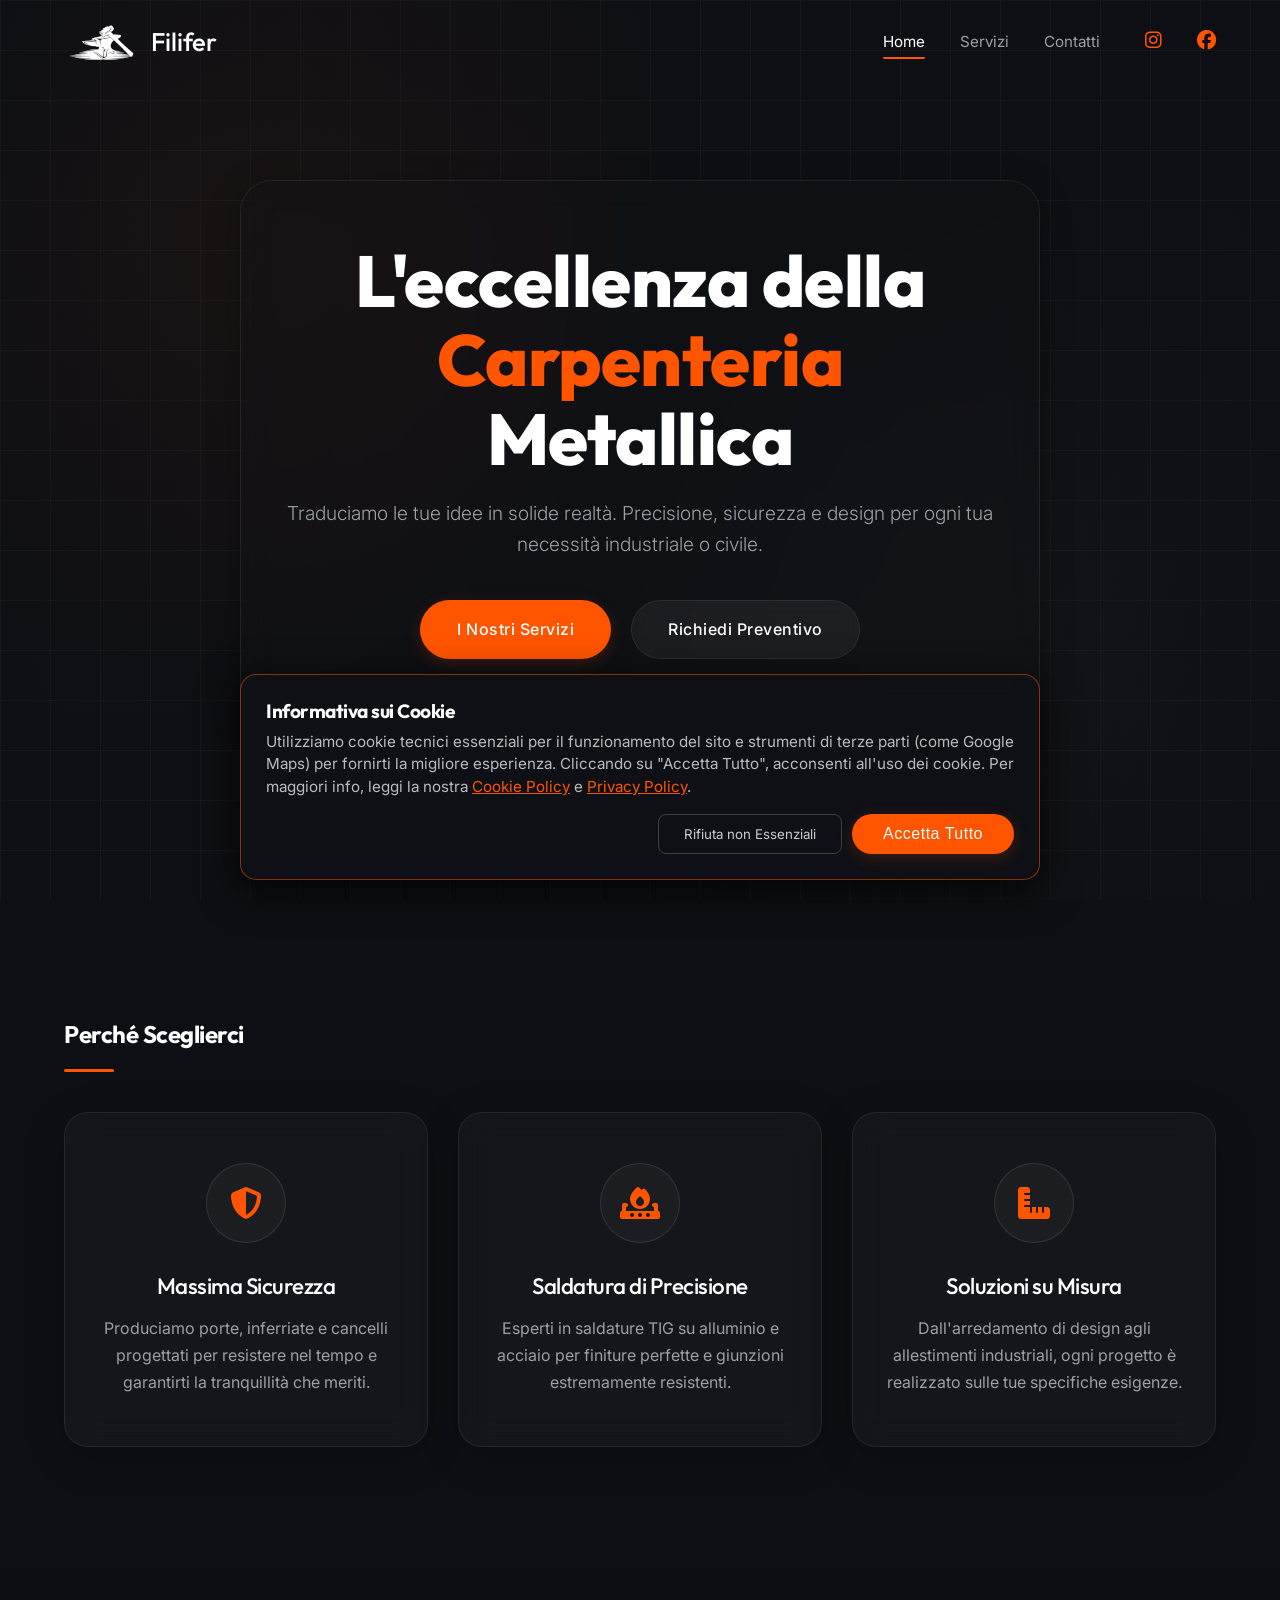
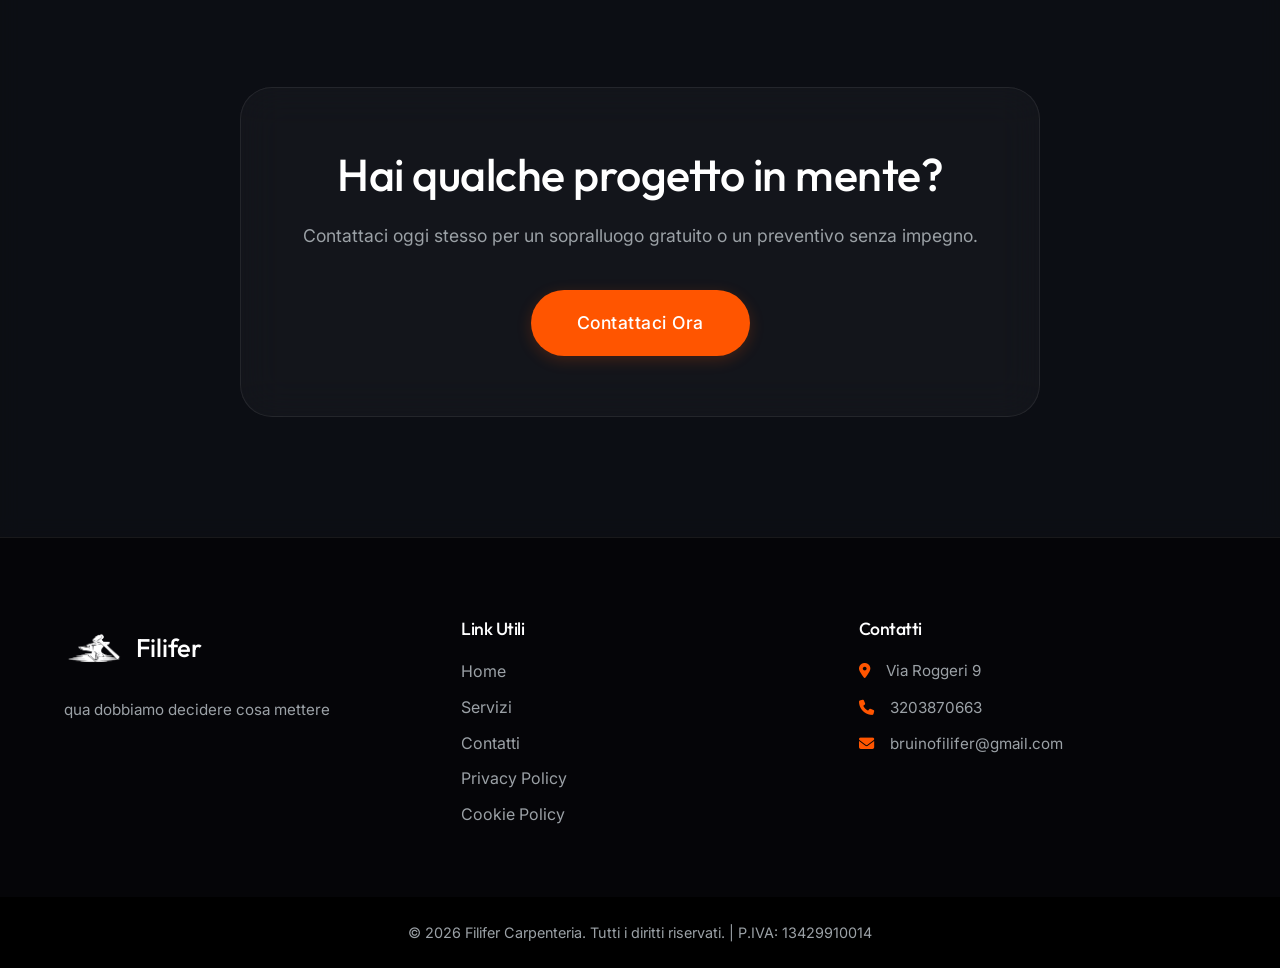
==== commit bed7b4b6: "nuove aggiunte 8" ====
--- a/index.html
+++ b/index.html
@@ -4,7 +4,67 @@
     <meta charset="UTF-8">
     <meta name="viewport" content="width=device-width, initial-scale=1.0">
     <title>Carpenteria Metallica | Qualità e Precisione</title>
-    <meta name="description" content="Carpenteria metallica professionale. Realizzazione arredamenti, inferriate, scale e saldature TIG suacciaio e alluminio.">
+    <meta name="description" content="Filifer: Carpenteria metallica professionale. Realizzazione arredamenti civili, inferriate, scale e saldature TIG su acciaio e alluminio a Bruino (TO).">
+    <meta name="keywords" content="carpenteria metallica, saldature TIG, acciaio inox, inferriate, arredamenti in ferro, lavorazioni meccaniche, Bruino, Torino">
+    <meta name="author" content="Filifer">
+    <meta name="robots" content="index, follow">
+
+    <!-- Favicon -->
+    <link rel="icon" type="image/png" href="immagini/logo_filifer.png">
+    <link rel="apple-touch-icon" href="immagini/logo_filifer.png">
+
+    <!-- SEO Avanzata: Google Verifica & Canonical -->
+    <meta name="google-site-verification" content="hkIfAaRzz7R1-u7_LuZc8kBrKzi78dFGMXPzC8CcdLU" />
+    <link rel="canonical" href="https://www.filifer.it/">
+
+    <!-- Open Graph (Facebook/LinkedIn) -->
+    <meta property="og:type" content="website">
+    <meta property="og:url" content="https://www.filifer.it/">
+    <meta property="og:title" content="Carpenteria Metallica Filifer | Qualità e Precisione">
+    <meta property="og:description" content="Servizi di carpenteria metallica professionale a Bruino. Realizzazione arredamenti civili, inferriate, scale e saldature ad alta precisione.">
+    <meta property="og:image" content="https://www.filifer.it/immagini/logo_filifer.png">
+
+    <!-- Twitter Card -->
+    <meta name="twitter:card" content="summary_large_image">
+    <meta name="twitter:url" content="https://www.filifer.it/">
+    <meta name="twitter:title" content="Carpenteria Metallica Filifer | Precisione Estrema">
+    <meta name="twitter:description" content="Esperti in arredamenti civili e lavorazioni su misura. Preventivi personalizzati.">
+    <meta name="twitter:image" content="https://www.filifer.it/immagini/logo_filifer.png">
+
+    <!-- Schema.org JSON-LD LocalBusiness -->
+    <script type="application/ld+json">
+    {
+      "@context": "https://schema.org",
+      "@type": "LocalBusiness",
+      "name": "Filifer Carpenteria Metallica",
+      "image": "https://www.filifer.it/immagini/logo_filifer.png",
+      "@id": "https://www.filifer.it/",
+      "url": "https://www.filifer.it/",
+      "telephone": "+393203870663",
+      "email": "bruinofilifer@gmail.com",
+      "address": {
+        "@type": "PostalAddress",
+        "streetAddress": "Via Roggeri 9",
+        "addressLocality": "Bruino",
+        "addressRegion": "TO",
+        "postalCode": "10090",
+        "addressCountry": "IT"
+      },
+      "geo": {
+        "@type": "GeoCoordinates",
+        "latitude": 45.0225,
+        "longitude": 7.4697
+      },
+      "priceRange": "€€",
+      "openingHoursSpecification": {
+        "@type": "OpeningHoursSpecification",
+        "dayOfWeek": ["Monday", "Tuesday", "Wednesday", "Thursday", "Friday"],
+        "opens": "08:00",
+        "closes": "18:00"
+      }
+    }
+    </script>
+
     <link href="https://fonts.googleapis.com/css2?family=Inter:wght@300;400;500;600&family=Outfit:wght@400;700;800&display=swap" rel="stylesheet">
     <link rel="stylesheet" href="css/style.css">
     <!-- FontAwesome for Icons -->
@@ -26,6 +86,8 @@
                 <li><a href="index.html" class="nav-link active">Home</a></li>
                 <li><a href="servizi.html" class="nav-link">Servizi</a></li>
                 <li><a href="contatti.html" class="nav-link">Contatti</a></li>
+                <li style="margin-left: 10px;"><a href="https://www.instagram.com/filifer_/" target="_blank" class="nav-link" aria-label="Instagram"><i class="fa-brands fa-instagram" style="font-size: 1.2rem; color: var(--primary);"></i></a></li>
+                <li><a href="https://www.facebook.com/profile.php?id=61583664255960" target="_blank" class="nav-link" aria-label="Facebook"><i class="fa-brands fa-facebook" style="font-size: 1.2rem; color: var(--primary);"></i></a></li>
             </ul>
         </div>
     </nav>
